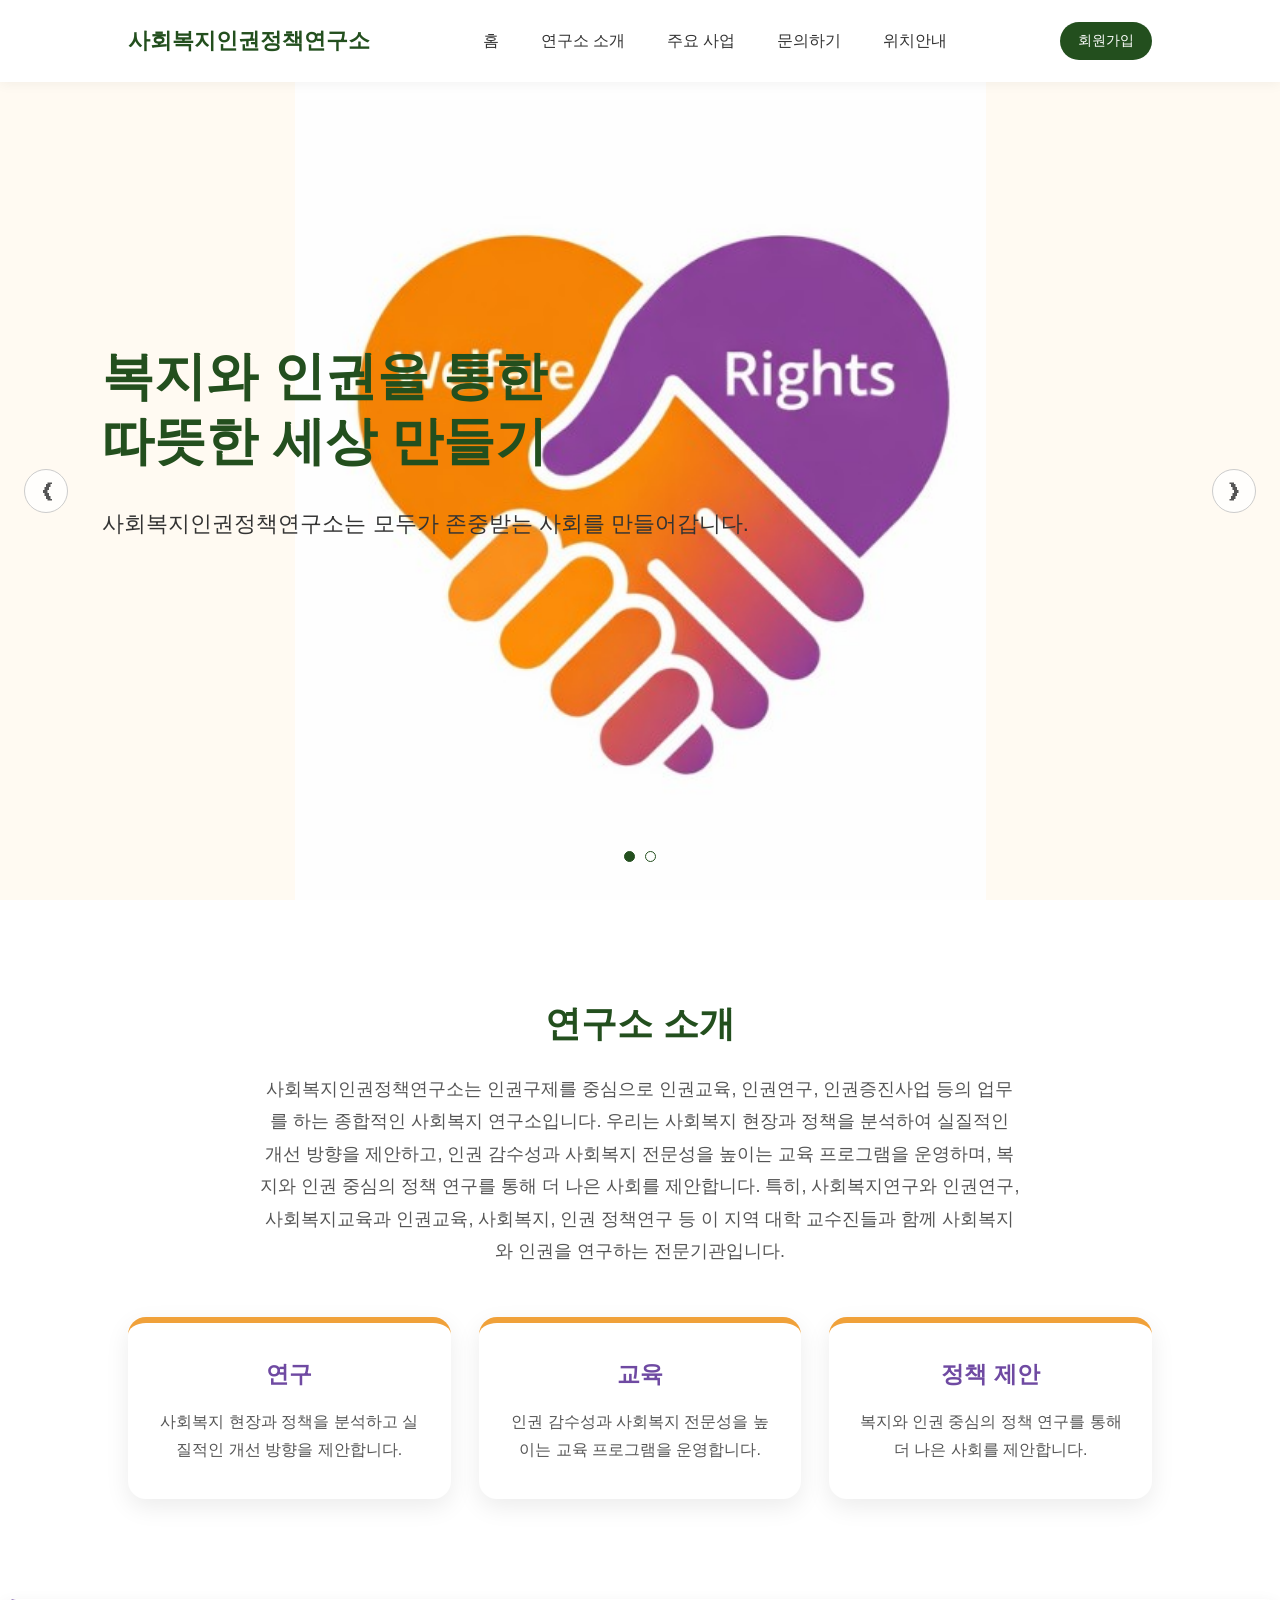
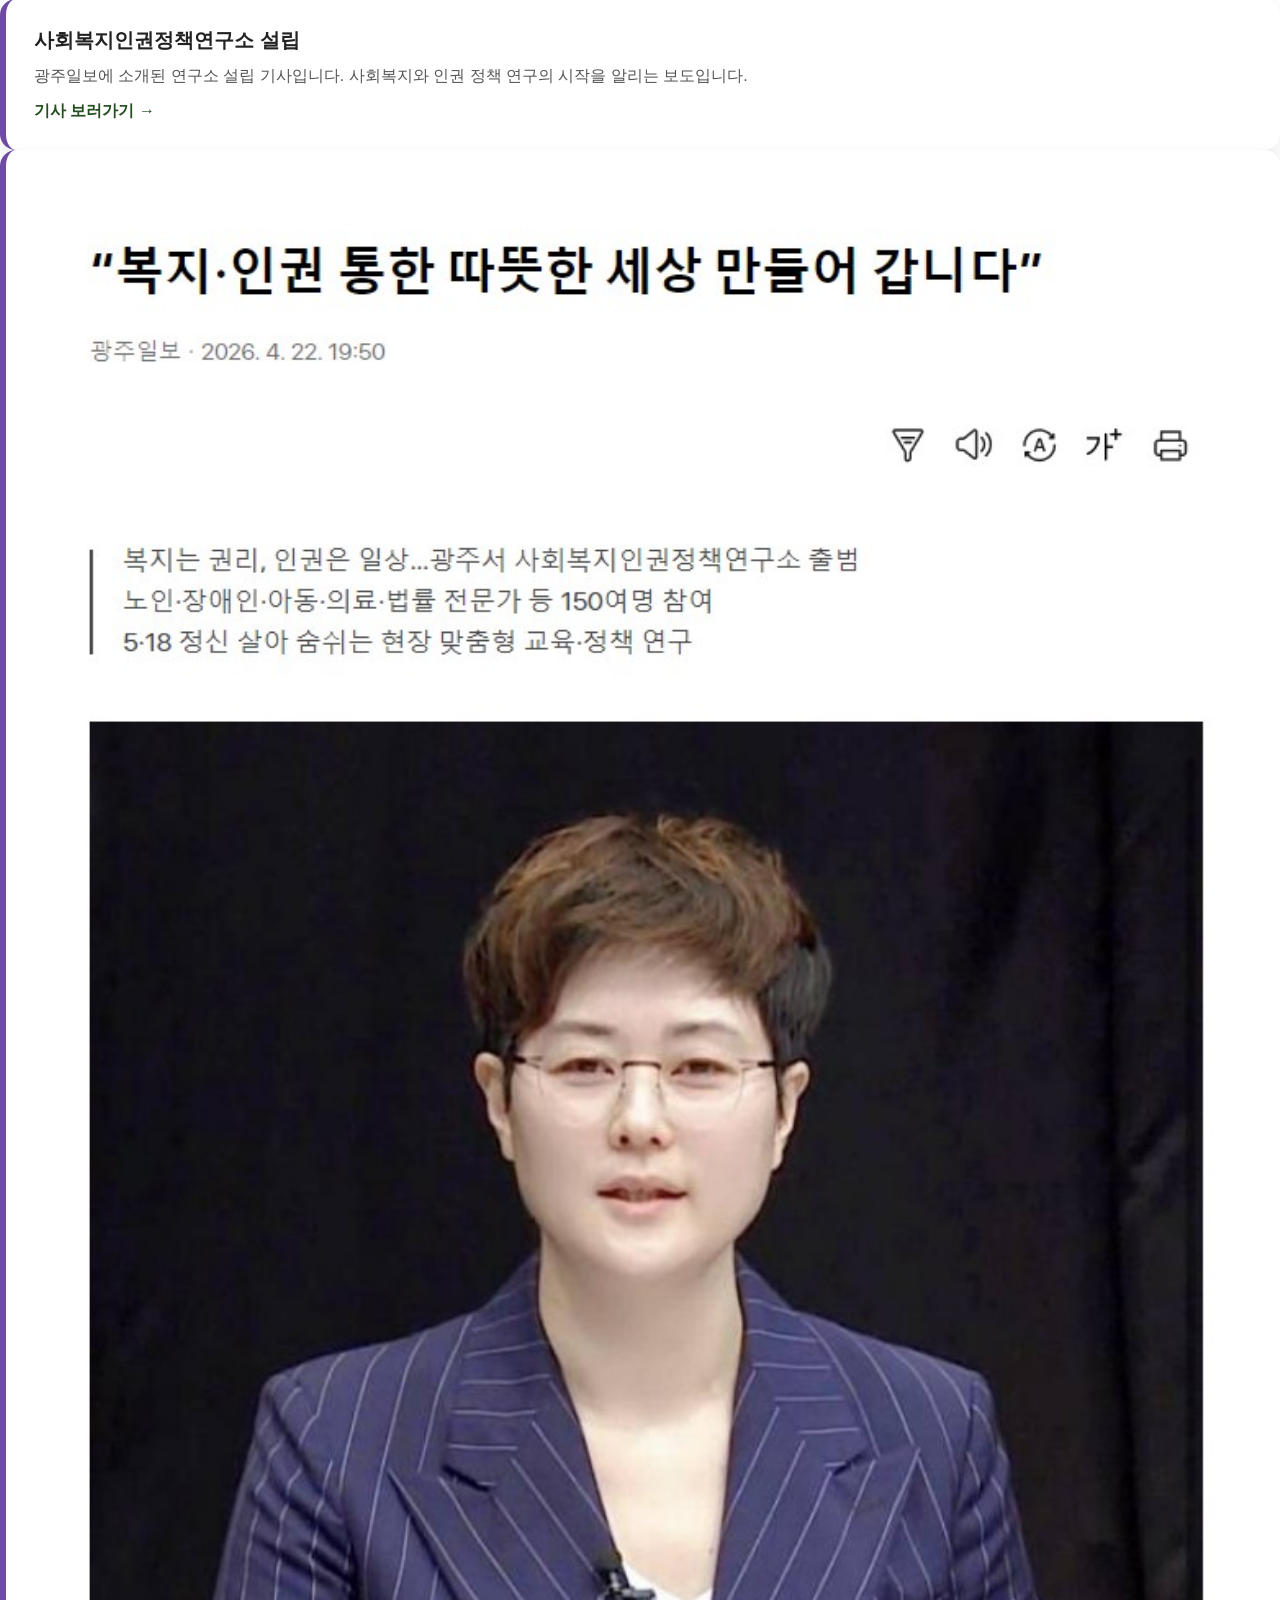
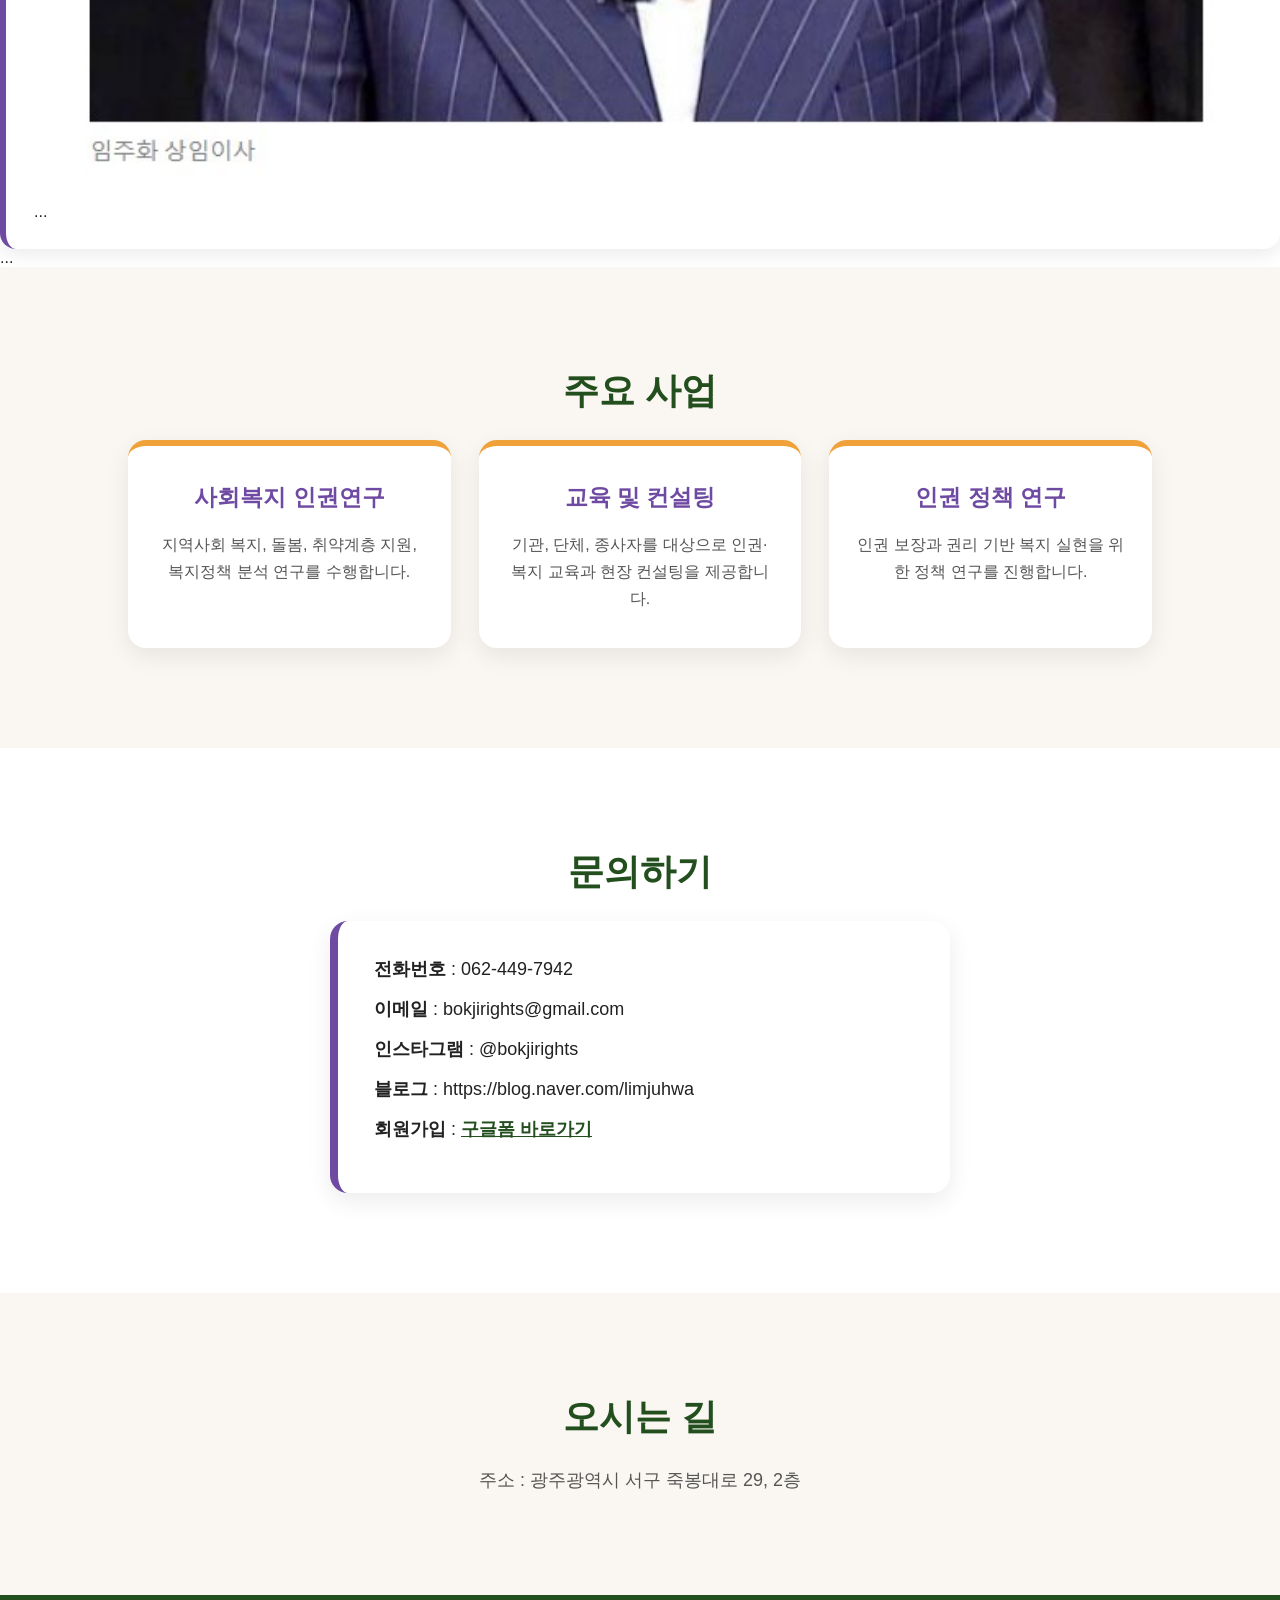
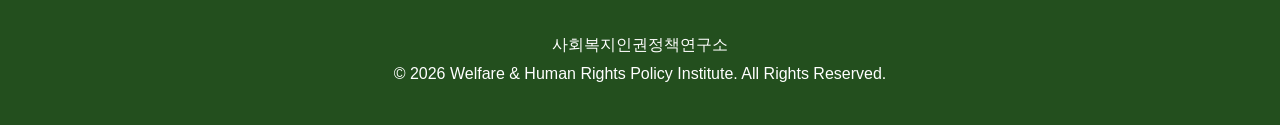
==== welfare/homepage/index.html @ f4248ca8 "Add files via upload" ====
<!DOCTYPE html>
<html lang="ko">
<head>
<meta charset="UTF-8" />
<meta name="viewport" content="width=device-width, initial-scale=1.0" />
<title>사회복지인권정책연구소</title>
<link rel="stylesheet" href="style.css" />
</head>
<body>

<header class="header">
<div class="logo">사회복지인권정책연구소</div>

<nav class="nav" id="nav">
    <a href="#home">홈</a>
    <a href="#about">연구소 소개</a>
    <a href="#business">주요 사업</a>
    <a href="#contact">문의하기</a>
    <a href="#location">위치안내</a>
</nav>

<a href="https://forms.gle/dAt5u8eJA9qvGuTd7" target="_blank" class="join-btn">회원가입</a>

<button class="menu-btn" id="menuBtn">☰</button>
</header>

<section id="home" class="hero">
<div class="slide active" style="background-image: url('main.jpg');">
    <div class="hero-text">
    <h1>복지와 인권을 통한<br />따뜻한 세상 만들기</h1>
    <p>사회복지인권정책연구소는 모두가 존중받는 사회를 만들어갑니다.</p>
    </div>
</div>

<div class="slide" style="background-image: url('main2.jpg');">
    <div class="hero-text">
    <h1>사회복지 연구와<br />인권 정책의 연결</h1>
    <p>연구, 교육, 컨설팅을 통해 현장의 변화를 지원합니다.</p>
    </div>
</div>

<button class="prev" id="prevBtn">&#10094;</button>
<button class="next" id="nextBtn">&#10095;</button>

<div class="dots" id="dots"></div>
</section>

<section id="about" class="section">
<h2>연구소 소개</h2>
<p class="section-desc">
    사회복지인권정책연구소는 인권구제를 중심으로 인권교육, 인권연구, 인권증진사업 등의 업무를 하는 종합적인 사회복지 연구소입니다. 
    우리는 사회복지 현장과 정책을 분석하여 실질적인 개선 방향을 제안하고, 인권 감수성과 사회복지 전문성을 높이는 교육 프로그램을 운영하며, 
    복지와 인권 중심의 정책 연구를 통해 더 나은 사회를 제안합니다.

    특히, 사회복지연구와 인권연구, 사회복지교육과 인권교육, 사회복지, 인권 정책연구 등 이 지역 대학 교수진들과
    함께 사회복지와 인권을 연구하는 전문기관입니다.

<div class="cards">
    <div class="card">
    <h3>연구</h3>
    <p>사회복지 현장과 정책을 분석하고 실질적인 개선 방향을 제안합니다.</p>
    </div>
    <div class="card">
    <h3>교육</h3>
    <p>인권 감수성과 사회복지 전문성을 높이는 교육 프로그램을 운영합니다.</p>
    </div>
    <div class="card">
    <h3>정책 제안</h3>
    <p>복지와 인권 중심의 정책 연구를 통해 더 나은 사회를 제안합니다.</p>
    </div>
</div>
</section>

<div class="news-box">

    <div class="news-card">
    <div class="news-content">
        <h4>사회복지인권정책연구소 설립</h4>
        <p>
        광주일보에 소개된 연구소 설립 기사입니다. 
        사회복지와 인권 정책 연구의 시작을 알리는 보도입니다.
        </p>

        <a href="https://v.daum.net/v/20260422195035114" target="_blank">
        기사 보러가기 →
        </a>
    </div>
    </div></div>
<div class="news-card">
<img src="news.jpg" alt="기사 이미지" class="news-img">

<div class="news-content">
    ...
</div>
</div>

<div class="cards">
    ...
</div>
</section>

<section id="business" class="section bg-light">
<h2>주요 사업</h2>

<div class="business-grid">
    <div class="business-item">
    <h3>사회복지 인권연구</h3>
    <p>지역사회 복지, 돌봄, 취약계층 지원, 복지정책 분석 연구를 수행합니다.</p>
    </div>
    <div class="business-item">
    <h3>교육 및 컨설팅</h3>
    <p>기관, 단체, 종사자를 대상으로 인권·복지 교육과 현장 컨설팅을 제공합니다.</p>
    </div>
    <div class="business-item">
    <h3>인권 정책 연구</h3>
    <p>인권 보장과 권리 기반 복지 실현을 위한 정책 연구를 진행합니다.</p>
    </div>
</div>
</section>

<section id="contact" class="section">
<h2>문의하기</h2>

<div class="contact-box">
    <p><strong>전화번호</strong> : 062-449-7942</p>
    <p><strong>이메일</strong> : bokjirights@gmail.com</p>
    <p><strong>인스타그램</strong> : @bokjirights</p>
    <p><strong>블로그</strong> : https://blog.naver.com/limjuhwa</p>
    <p>
    <strong>회원가입</strong> :
    <a href="https://forms.gle/dAt5u8eJA9qvGuTd7" target="_blank">구글폼 바로가기</a>
    </p>
</div>
</section>

<section id="location" class="section bg-light">
<h2>오시는 길</h2>

<!-- * 카카오맵 - 지도퍼가기 -->
<!-- 1. 지도 노드 -->
<div id="daumRoughmapContainer1777526987842" class="root_daum_roughmap root_daum_roughmap_landing"></div>

<!--
	2. 설치 스크립트
	* 지도 퍼가기 서비스를 2개 이상 넣을 경우, 설치 스크립트는 하나만 삽입합니다.
-->
<script charset="UTF-8" class="daum_roughmap_loader_script" src="https://ssl.daumcdn.net/dmaps/map_js_init/roughmapLoader.js"></script>


<!-- 3. 실행 스크립트 -->
<script charset="UTF-8">
	new daum.roughmap.Lander({
		"timestamp" : "1777526987842",
		"key" : "my2z8pc488w",
		"mapWidth" : "640",
		"mapHeight" : "360"
	}).render();
</script>

<p class="address">주소 : 광주광역시 서구 죽봉대로 29, 2층</p>
</section>

<footer class="footer">
<p>사회복지인권정책연구소</p>
<p>© 2026 Welfare & Human Rights Policy Institute. All Rights Reserved.</p>
</footer>

<script src="script.js"></script>
</body>
</html>
---- welfare/homepage/style.css ----
* {
  margin: 0;
  padding: 0;
  box-sizing: border-box;
}

html {
  scroll-behavior: smooth;
}

body {
  font-family: "Noto Sans KR", Arial, sans-serif;
  color: #222;
  background: #fff;
}

.header {
  width: 100%;
  height: 82px;
  padding: 0 10%;
  display: flex;
  align-items: center;
  justify-content: space-between;
  background: #fff;
  position: fixed;
  top: 0;
  z-index: 1000;
  box-shadow: 0 2px 12px rgba(0, 0, 0, 0.05);
}

.logo {
  font-size: 22px;
  font-weight: 800;
  color: #234f1e;
}

.nav {
  display: flex;
  gap: 42px;
}

.nav a {
  text-decoration: none;
  color: #333;
  font-size: 16px;
  font-weight: 500;
}

.nav a:hover {
  color: #234f1e;
}

.join-btn {
  background: #234f1e;
  color: #fff;
  text-decoration: none;
  padding: 10px 18px;
  border-radius: 24px;
  font-size: 14px;
}

.menu-btn {
  display: none;
  font-size: 28px;
  background: none;
  border: none;
  cursor: pointer;
}

.hero {
  margin-top: 82px;
  height: calc(100vh - 82px);
  position: relative;
  overflow: hidden;
}

.slide {
  width: 100%;
  height: 100%;
  background-size: cover;
  background-position: center;
  position: absolute;
  opacity: 0;
  transition: opacity 0.7s ease;
}

.slide.active {
  opacity: 1;
}

.hero-text {
  position: absolute;
  top: 32%;
  left: 8%;
  color: #234f1e;
}

.hero-text h1 {
  font-size: 52px;
  line-height: 1.25;
  font-weight: 900;
  margin-bottom: 35px;
}

.hero-text p {
  font-size: 22px;
  color: #333;
}

<!--뉴스-->
.news-box {
  max-width: 900px;
  margin: 50px auto;
  text-align: left;
}

.news-box h3 {
  font-size: 24px;
  color: #234f1e;
  margin-bottom: 20px;
}

.news-card {
  background: #fff;
  padding: 28px;
  border-radius: 16px;
  box-shadow: 0 6px 18px rgba(0,0,0,0.08);
  border-left: 6px solid #6f4aa2;
}

.news-content h4 {
  font-size: 20px;
  margin-bottom: 12px;
}

.news-content p {
  font-size: 16px;
  color: #555;
  margin-bottom: 14px;
}

.news-content a {
  color: #234f1e;
  font-weight: 700;
  text-decoration: none;
}

.news-content a:hover {
  text-decoration: underline;
}

.news-img {
  width: 100%;
  border-radius: 12px;
  margin-bottom: 15px;
}

.prev,
.next {
  position: absolute;
  top: 50%;
  transform: translateY(-50%);
  border: 1px solid #ccc;
  background: rgba(255, 255, 255, 0.75);
  color: #555;
  width: 44px;
  height: 44px;
  border-radius: 50%;
  font-size: 24px;
  cursor: pointer;
}

.prev {
  left: 24px;
}

.next {
  right: 24px;
}

.dots {
  position: absolute;
  bottom: 34px;
  width: 100%;
  text-align: center;
}

.dot {
  width: 11px;
  height: 11px;
  margin: 0 5px;
  display: inline-block;
  border-radius: 50%;
  border: 1px solid #234f1e;
  cursor: pointer;
}

.dot.active {
  background: #234f1e;
}

.section {
  padding: 100px 10%;
  text-align: center;
}

.section h2 {
  font-size: 36px;
  color: #234f1e;
  margin-bottom: 24px;
}

.section-desc {
  max-width: 760px;
  margin: 0 auto 50px;
  font-size: 18px;
  line-height: 1.8;
  color: #555;
}

.bg-light {
  background: #faf7f2;
}

.cards,
.business-grid {
  display: grid;
  grid-template-columns: repeat(3, 1fr);
  gap: 28px;
}

.card,
.business-item {
  background: #fff;
  padding: 36px 28px;
  border-radius: 18px;
  box-shadow: 0 8px 24px rgba(0, 0, 0, 0.08);
  border-top: 6px solid #f0a13a;
}

.card h3,
.business-item h3 {
  font-size: 23px;
  color: #6f4aa2;
  margin-bottom: 18px;
}

.card p,
.business-item p {
  font-size: 16px;
  color: #555;
  line-height: 1.7;
}

.contact-box {
  max-width: 620px;
  margin: 0 auto;
  text-align: left;
  background: #fff;
  padding: 36px;
  border-radius: 18px;
  box-shadow: 0 8px 24px rgba(0, 0, 0, 0.08);
  border-left: 8px solid #6f4aa2;
}

.contact-box p {
  font-size: 18px;
  margin-bottom: 16px;
}

.contact-box a {
  color: #234f1e;
  font-weight: 700;
}

/* 지도 영역 전체 */
.map-box {
  width: 100%;
  max-width: 900px;
  margin: 40px auto; /* 가운데 정렬 핵심 */
  border-radius: 20px;
  overflow: hidden;
  box-shadow: 0 10px 28px rgba(0, 0, 0, 0.08);
}

/* iframe 반응형 처리 */
.map-box iframe {
  width: 100%;
  height: 400px;
  border: none;
  display: block;
}

/* 모바일 */
@media (max-width: 768px) {
  .map-box iframe {
    height: 300px;
  }
}

.address {
  font-size: 18px;
  color: #555;
  text-align: center;
  font-size: 18px;
  margin-top: 15px;
  line-height: 1.6;
}

.footer {
  background: #234f1e;
  color: #fff;
  text-align: center;
  padding: 36px 20px;
  line-height: 1.8;
}

/* 반응형 */
@media (max-width: 900px) {
  .header {
    padding: 0 5%;
  }

  .nav {
    display: none;
    position: absolute;
    top: 82px;
    left: 0;
    width: 100%;
    background: #fff;
    flex-direction: column;
    text-align: center;
    padding: 24px 0;
    gap: 22px;
    box-shadow: 0 8px 20px rgba(0, 0, 0, 0.08);
  }

  .nav.active {
    display: flex;
  }

  .menu-btn {
    display: block;
  }

  .join-btn {
    display: none;
  }

  .hero-text {
    left: 6%;
    top: 28%;
  }

  .hero-text h1 {
    font-size: 38px;
  }

  .hero-text p {
    font-size: 18px;
  }

  .cards,
  .business-grid {
    grid-template-columns: 1fr;
  }
}

@media (max-width: 520px) {
  .logo {
    font-size: 18px;
  }

  .hero {
    height: 620px;
  }

  .hero-text h1 {
    font-size: 31px;
  }

  .hero-text p {
    font-size: 16px;
  }

  .section {
    padding: 76px 6%;
  }

  .section h2 {
    font-size: 29px;
  }

  .prev,
  .next {
    display: none;
  }
}

/* 이미지 자체에 글씨가 있는 슬라이드는 텍스트 숨김 */
.slide.image-only .hero-text {
  display: none;
}

/* 슬라이드 이미지가 잘리지 않도록 조정 */
.slide {
  background-size: contain;
  background-repeat: no-repeat;
  background-position: center;
  background-color: #fffaf2;
}
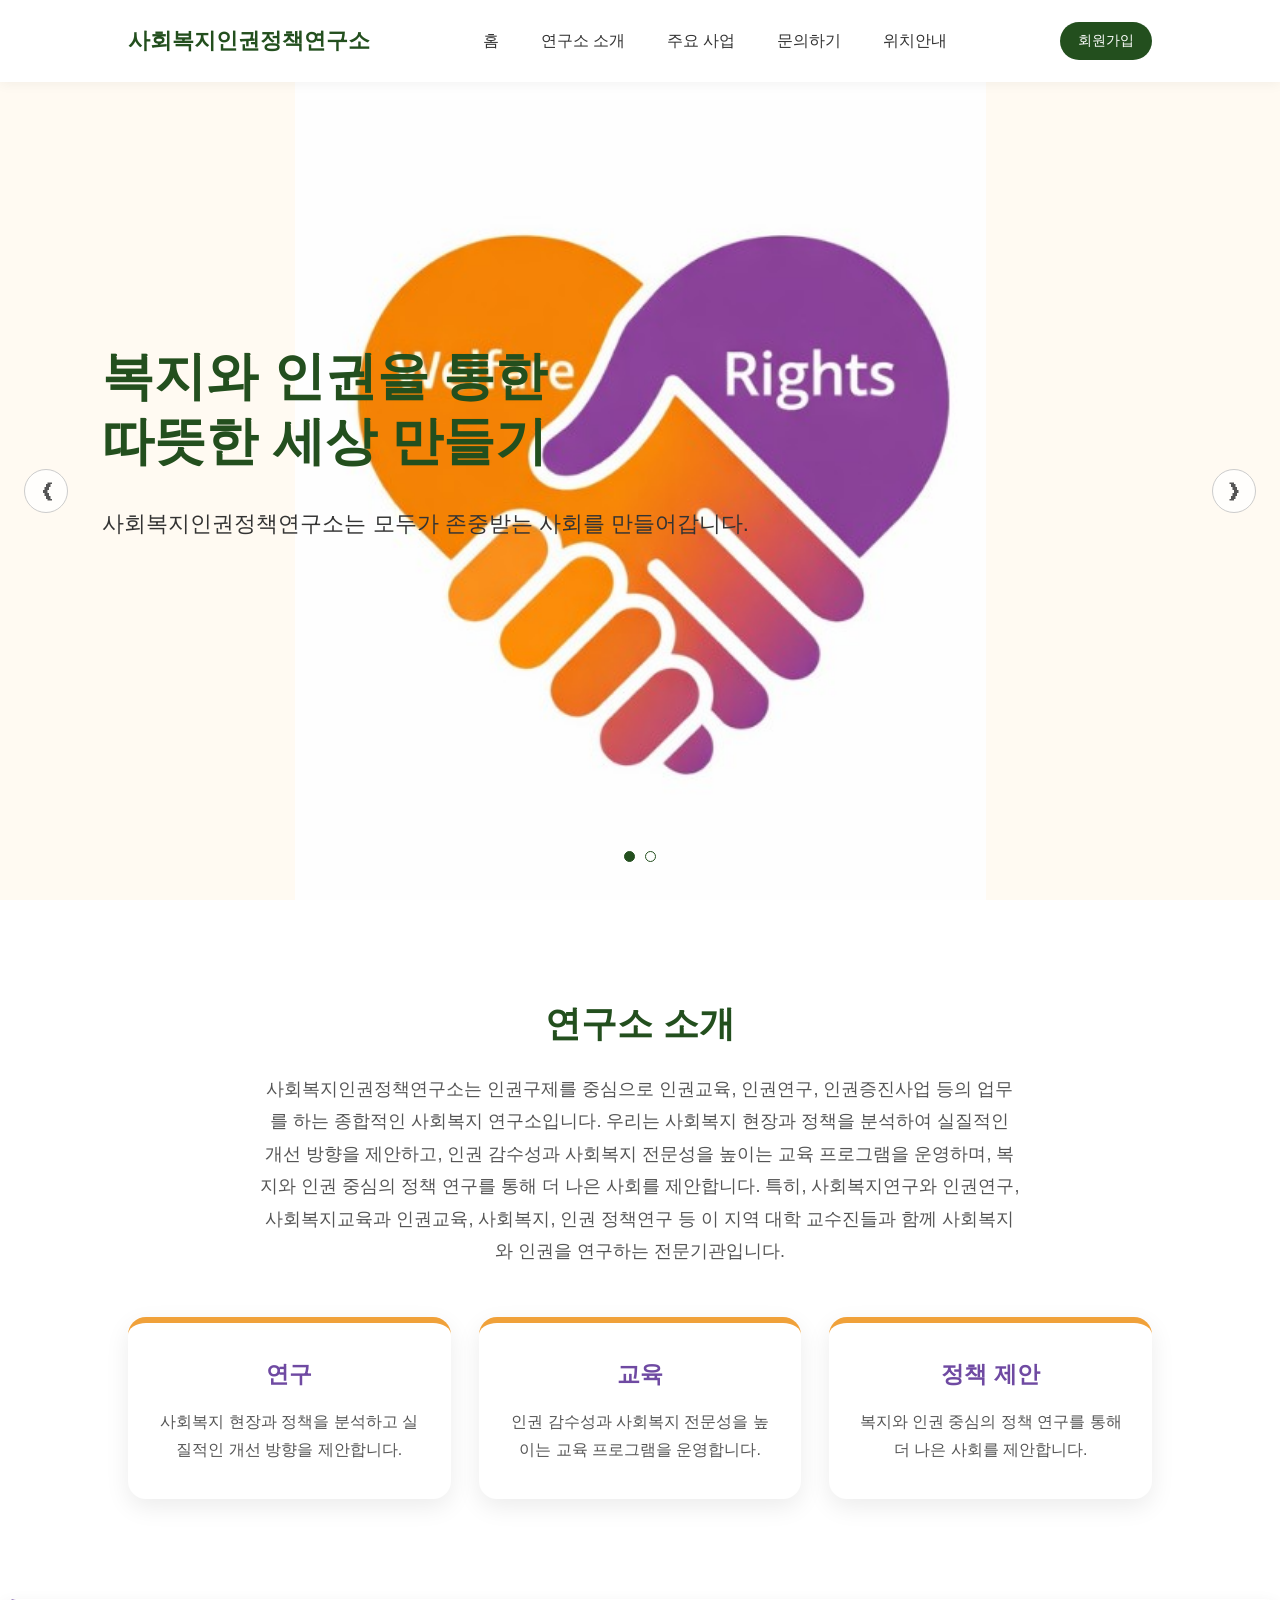
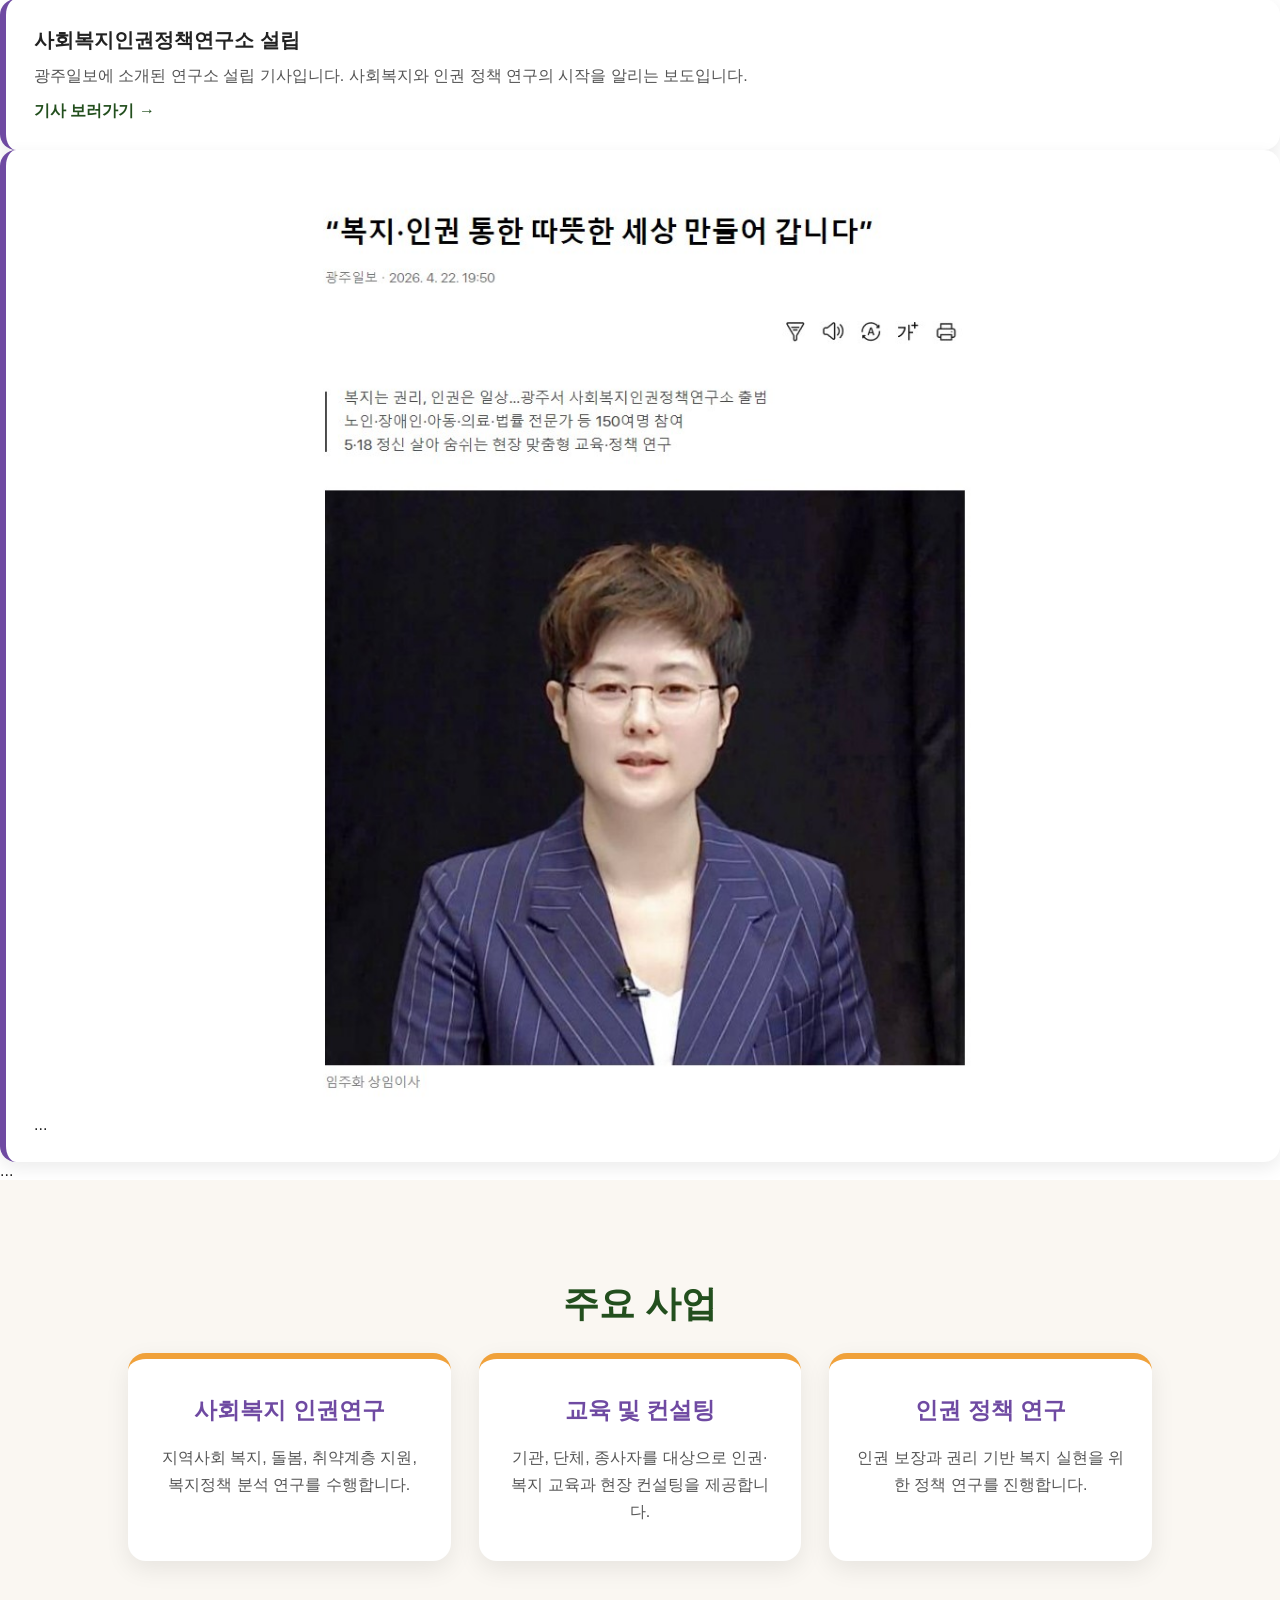
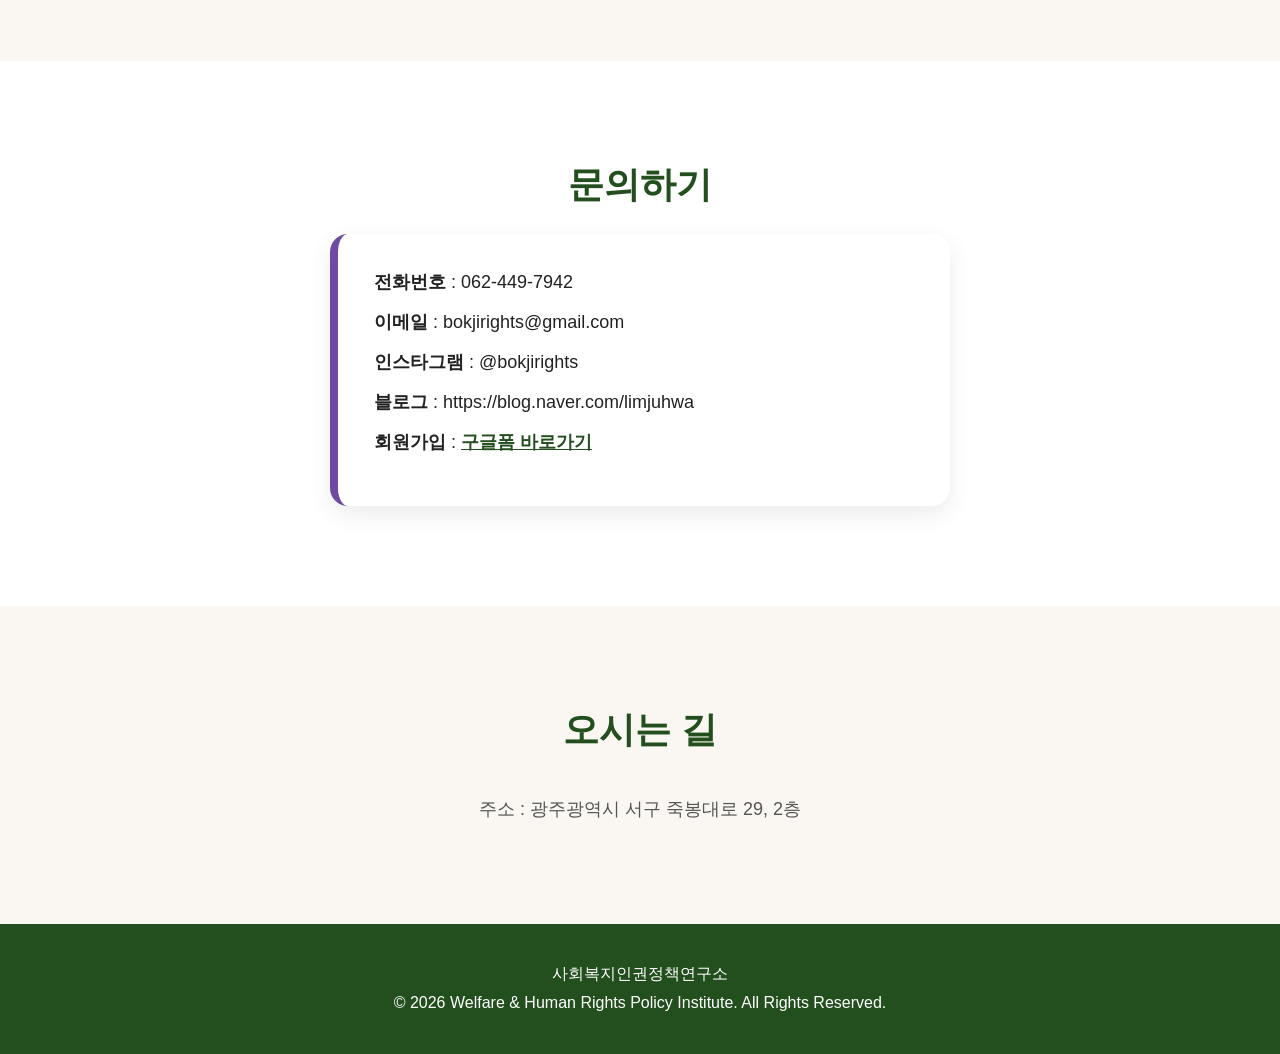
==== commit 7f899b68: "Add files via upload" ====
--- a/welfare/homepage/index.html
+++ b/welfare/homepage/index.html
@@ -152,7 +152,7 @@
 	new daum.roughmap.Lander({
 		"timestamp" : "1777526987842",
 		"key" : "my2z8pc488w",
-		"mapWidth" : "640",
+		"mapWidth" : "100%",
 		"mapHeight" : "360"
 	}).render();
 </script>
--- a/welfare/homepage/style.css
+++ b/welfare/homepage/style.css
@@ -126,6 +126,23 @@
   border-radius: 16px;
   box-shadow: 0 6px 18px rgba(0,0,0,0.08);
   border-left: 6px solid #6f4aa2;
+}
+
+/* 뉴스 이미지 기본 */
+.news-img {
+  width: 100%;
+  height: auto;
+  border-radius: 12px;
+}
+
+/* PC에서만 크기 줄이기 */
+@media (min-width: 1200px) {
+  .news-img {
+    width: 80%;      /* 살짝 줄이기 */
+    max-width: 700px;
+    display: block;
+    margin: 0 auto;  /* 가운데 정렬 */
+  }
 }
 
 .news-content h4 {
@@ -409,3 +426,15 @@
   background-position: center;
   background-color: #fffaf2;
 }
+
+/* 카카오맵 컨테이너 가운데 정렬 */
+.root_daum_roughmap {
+  width: 100% !important;
+  max-width: 900px;
+  margin: 40px auto !important;
+}
+
+/* 내부 지도도 꽉 채우기 */
+.root_daum_roughmap .wrap_map {
+  width: 100% !important;
+}
